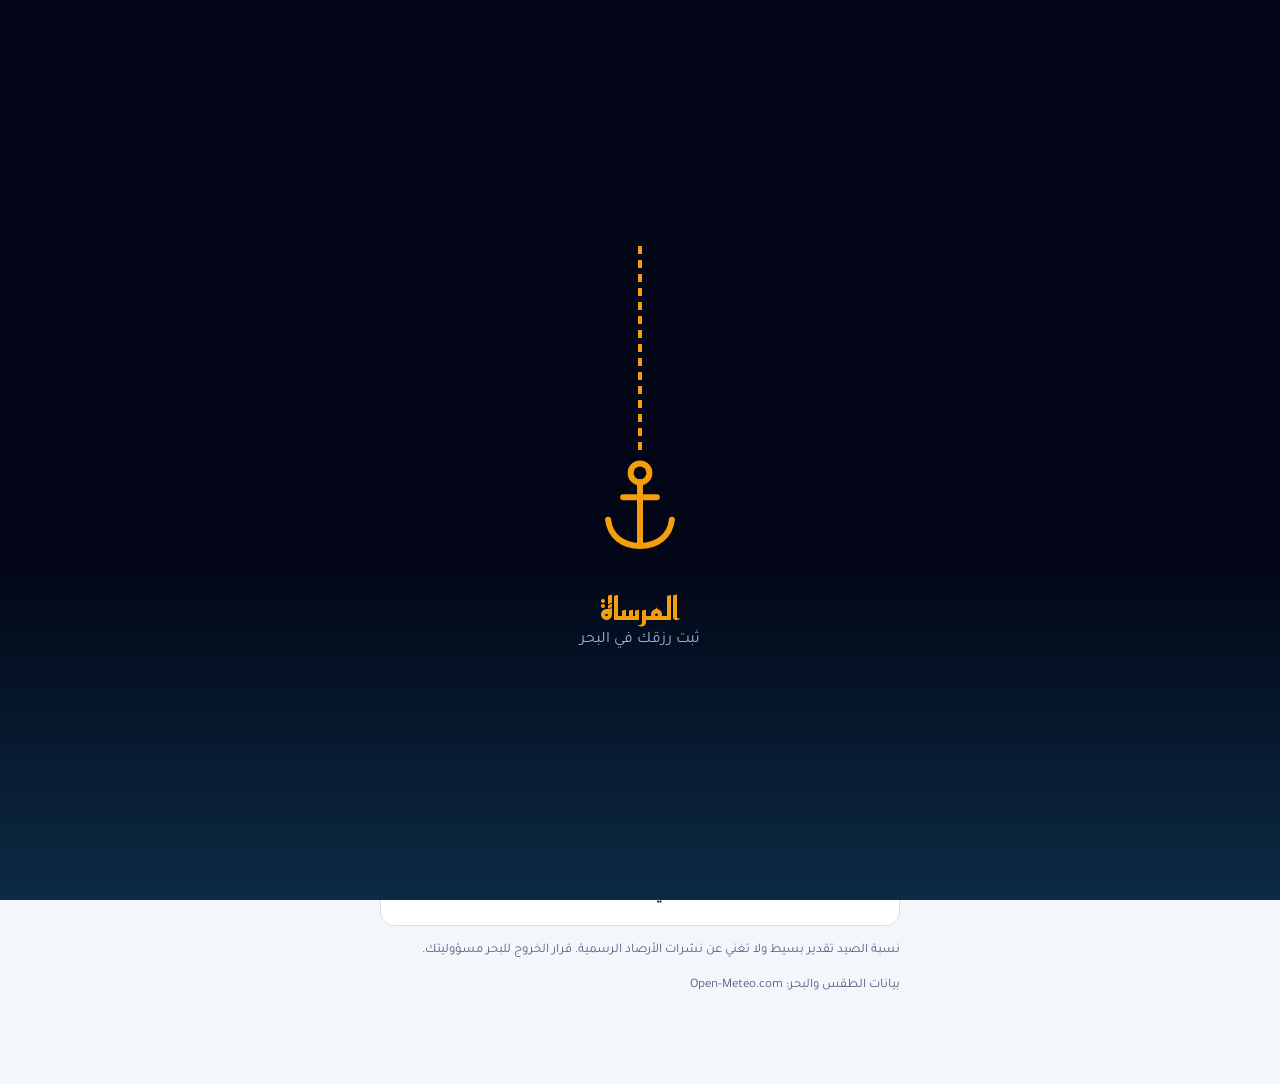
==== index.html @ 1d14c1aa "Add files via upload" ====
<!doctype html>
<html lang="ar" dir="rtl">
<head>
<meta charset="utf-8">
<meta name="viewport" content="width=device-width, initial-scale=1, viewport-fit=cover">
<title>المرساة Al Marsat</title>
<meta name="theme-color" content="#020617">
<meta name="description" content="المرساة: رفيق الصياد الموريتاني. حالة البحر، الراحة البيولوجية، القبلة والصلاة، القمر وسجل الصيد.">
<link rel="manifest" href="manifest.webmanifest">
<link rel="icon" type="image/png" href="icon-192.png">
<link rel="apple-touch-icon" href="icon-192.png">
<link rel="stylesheet" href="style.css">
</head>
<body>
<div class="wrap" id="app"></div>
<noscript>يحتاج التطبيق إلى تفعيل جافاسكربت. / Cette application nécessite JavaScript.</noscript>
<script src="app.js"></script>
</body>
</html>
---- style.css ----
/* Al Marsat v11 identity: deep navy sea, gold anchor chain, sky accents. Dark-first with a light variant. */
:root{
  --bg:#020617; --surface:#0a1430; --ink:#e8eefb; --muted:#8c9bb8; --line:#1a2a4d;
  --primary:#f59e0b; --on-primary:#020617; --tint:#10204a; --sky:#38bdf8;
  --good:#4cc38a; --warn:#f0b24a; --bad:#ef7a66; --on-bad:#1a0904;
  --font-display:'Reem Kufi','Tajawal',system-ui,sans-serif;
  --font-body:'Tajawal',system-ui,-apple-system,'Segoe UI',Roboto,'Noto Sans Arabic',sans-serif;
  color-scheme:dark;
}
@media (prefers-color-scheme: light){
  :root:not([data-theme="dark"]){
    --bg:#f3f6fb; --surface:#ffffff; --ink:#0b1b3a; --muted:#51628a; --line:#d4deee;
    --primary:#0b2a5b; --on-primary:#ffffff; --tint:#e4ecf8; --sky:#0a78b5;
    --good:#2c7a58; --warn:#a96d12; --bad:#b0412f; --on-bad:#ffffff; color-scheme:light;
  }
}
*{box-sizing:border-box}
html,body{margin:0}
body{
  background:var(--bg); color:var(--ink); font-family:var(--font-body); font-size:16px; line-height:1.6;
  padding-top:env(safe-area-inset-top,0px);
  padding-bottom:calc(88px + env(safe-area-inset-bottom,0px));
  padding-left:max(16px, env(safe-area-inset-left,0px));
  padding-right:max(16px, env(safe-area-inset-right,0px));
  -webkit-text-size-adjust:100%;
}
.wrap{max-width:520px; margin:0 auto; display:flex; flex-direction:column; gap:14px}
.tab{display:flex; flex-direction:column; gap:14px}
.tab[hidden]{display:none}
header{display:flex; align-items:center; justify-content:space-between; gap:12px; padding-top:14px}
.brand{display:flex; align-items:center; gap:10px; min-width:0}
.brand svg{flex:none}
.brand h1{margin:0; font-family:var(--font-display); font-size:1.5rem; line-height:1.1; font-weight:700; color:var(--primary)}
.brand small{display:block; font-size:.78rem; color:var(--muted); letter-spacing:.04em}
.lang{display:flex; border:1px solid var(--line); border-radius:999px; overflow:hidden; background:var(--surface)}
.lang button{font:inherit; font-size:.85rem; border:0; background:transparent; color:var(--muted); padding:6px 14px; cursor:pointer; min-height:36px}
.lang button[aria-pressed="true"]{background:var(--primary); color:var(--on-primary); font-weight:700}
button:focus-visible,input:focus-visible,select:focus-visible,a:focus-visible,textarea:focus-visible{outline:3px solid var(--primary); outline-offset:2px}

nav.tabs{position:fixed; left:0; right:0; bottom:0; z-index:20; background:var(--surface); border-top:1px solid var(--line);
  display:flex; justify-content:center;
  padding:8px max(16px, env(safe-area-inset-left,0px)) calc(8px + env(safe-area-inset-bottom,0px)) max(16px, env(safe-area-inset-right,0px))}
nav.tabs .in{display:flex; gap:6px; width:100%; max-width:520px}
nav.tabs button{flex:1; min-width:0; font:inherit; font-size:.88rem; border:0; border-radius:10px; background:transparent; color:var(--muted); min-height:44px; cursor:pointer; padding:0 4px}
nav.tabs button[aria-current="page"]{background:var(--tint); color:var(--primary); font-weight:700}

.card{background:var(--surface); border:1px solid var(--line); border-radius:14px; padding:18px}
.card h2{margin:0 0 4px; font-size:1.05rem; font-weight:700}
.sub{margin:0; color:var(--muted); font-size:.88rem}
.tag{display:inline-block; font-size:.72rem; letter-spacing:.04em; padding:2px 10px; border-radius:999px; background:var(--tint); color:var(--primary); font-weight:500}
.tag.warn{background:transparent; border:1px solid var(--warn); color:var(--warn)}
.row{display:flex; align-items:center; justify-content:space-between; gap:10px; flex-wrap:wrap}
.btn{font:inherit; font-weight:700; border:0; border-radius:10px; padding:10px 16px; min-height:44px; cursor:pointer; background:var(--primary); color:var(--on-primary)}
.btn.ghost{background:var(--tint); color:var(--primary)}
.btn.bad{background:var(--bad); color:var(--on-bad)}
.btn[disabled]{opacity:.6; cursor:default}
.btns{display:flex; flex-wrap:wrap; gap:8px; margin-top:12px}
.field{display:grid; gap:4px; font-size:.88rem; color:var(--muted); margin-top:10px}
.field input,.field select,.field textarea{font:inherit; padding:10px; border:1px solid var(--line); border-radius:8px; background:var(--bg); color:var(--ink); min-width:0; width:100%; min-height:44px}
.msg{margin:12px 0 0; padding:10px 12px; border-radius:10px; background:var(--tint); font-size:.9rem}
.note{font-size:.82rem; color:var(--muted); margin:0}
.bar{display:flex; align-items:center; justify-content:space-between; gap:10px; font-size:.85rem; color:var(--muted)}
.bar .btn{min-height:36px; padding:6px 14px; font-size:.85rem}

.rest{background:var(--tint); color:var(--ink); border:1px solid var(--primary); border-radius:14px; padding:22px 18px; display:flex; flex-direction:column; gap:12px}
.rest h2{margin:0; font-family:var(--font-display); font-size:1.5rem; line-height:1.35; text-wrap:balance}
.rest .count{display:flex; align-items:baseline; gap:10px}
.rest .count b{color:var(--primary); font-family:var(--font-display); font-size:3.6rem; line-height:1; font-variant-numeric:tabular-nums}
.rest p{margin:0}

.gauge{display:flex; align-items:center; gap:18px}
.gauge svg{flex:none; width:136px; height:136px}
.gauge .txt{min-width:0}
.verdict{font-family:var(--font-display); font-size:1.7rem; line-height:1.2; margin:0 0 4px; font-weight:700}
.verdict.good{color:var(--good)} .verdict.mid{color:var(--warn)} .verdict.bad{color:var(--bad)} .verdict.none{color:var(--muted)}
.factors{list-style:none; margin:14px 0 0; padding:0; display:grid; gap:6px; border-top:1px solid var(--line); padding-top:12px}
.factors li{display:flex; justify-content:space-between; gap:10px; font-size:.92rem}
.factors span:last-child{font-variant-numeric:tabular-nums; direction:ltr; font-weight:500}

.danger{background:var(--bad); color:var(--on-bad); border-radius:14px; padding:14px 16px; font-weight:700}

.grid3{display:grid; grid-template-columns:repeat(3,minmax(0,1fr)); gap:10px; margin-top:14px}
.stat{background:var(--tint); border-radius:10px; padding:10px; text-align:center; min-width:0}
.stat b{display:block; font-size:1.1rem; line-height:1.3; font-variant-numeric:tabular-nums; direction:ltr; white-space:nowrap}
.stat small{color:var(--muted); font-size:.78rem}
.compass{display:flex; align-items:center; gap:14px; margin-top:14px}
.compass svg{flex:none; width:92px; height:92px}

.moon{display:flex; align-items:center; gap:16px}
.moon svg{flex:none; width:84px; height:84px}
.moon b{font-size:1.6rem; font-variant-numeric:tabular-nums; direction:ltr; display:inline-block}

.times{list-style:none; margin:12px 0 0; padding:0; display:grid; gap:4px}
.times li{display:flex; justify-content:space-between; padding:8px 10px; border-radius:8px; font-variant-numeric:tabular-nums}
.times li span:last-child{direction:ltr; font-weight:700}
.times li.next{background:var(--tint); color:var(--primary)}
.qibla{display:flex; align-items:center; gap:14px; margin-top:12px}
.qibla svg{flex:none; width:132px; height:132px}
.qibla b{font-size:1.5rem; direction:ltr; display:inline-block}

.entries{list-style:none; margin:12px 0 0; padding:0; display:grid; gap:8px}
.entries li{border:1px solid var(--line); border-radius:12px; padding:10px 12px; display:flex; justify-content:space-between; gap:10px; align-items:center}
.entries .l{min-width:0}
.entries .l b{display:block}
.entries .l small{color:var(--muted); overflow-wrap:anywhere}
.entries .kg{font-variant-numeric:tabular-nums; direction:ltr; font-weight:700; white-space:nowrap}
.entries .del{font:inherit; font-size:.8rem; border:1px solid var(--line); border-radius:8px; background:transparent; color:var(--muted); padding:6px 10px; min-height:36px; cursor:pointer}
.entries .del.sure{border-color:var(--bad); color:var(--bad)}
.two{display:grid; grid-template-columns:repeat(2,minmax(0,1fr)); gap:10px}
.switch{display:flex; align-items:center; gap:10px; margin-top:10px; font-size:.95rem}
.switch input{width:22px; height:22px; accent-color:var(--primary)}

body.low .deco{display:none}
body.low *{animation:none!important; transition:none!important}

#splash{position:fixed; inset:0; z-index:100; background:#020617; display:flex; flex-direction:column; align-items:center; justify-content:center; gap:14px; transition:opacity .6s; overflow:hidden}
#splash.out{opacity:0; pointer-events:none}
#splash .sea{position:absolute; left:0; right:0; bottom:0; height:38%; background:linear-gradient(to bottom, transparent, rgba(56,189,248,.2))}
#splash .stage{position:relative; width:120px; height:330px}
#splash .chain{position:absolute; left:50%; top:0; width:4px; margin-left:-2px; height:0; background:repeating-linear-gradient(#f59e0b 0 8px, transparent 8px 14px); animation:spChain 1.4s ease-in forwards}
#splash .anchor{position:absolute; left:50%; top:0; width:90px; margin-left:-45px; transform:translateY(-130px); animation:spDrop 1.4s cubic-bezier(.5,0,.9,.6) forwards}
#splash .word{position:relative; text-align:center; font-family:var(--font-display); color:#f59e0b; opacity:0; animation:spFade .7s 1.3s forwards}
#splash .word b{display:block; font-size:2rem; line-height:1.2}
#splash .word span{display:block; font-family:var(--font-body); font-size:1rem; color:#9fb4d9}
@keyframes spChain{to{height:210px}}
@keyframes spDrop{to{transform:translateY(210px)}}
@keyframes spFade{to{opacity:1}}
@media (prefers-reduced-motion: reduce){#splash .chain,#splash .anchor,#splash .word{animation-duration:.01s; animation-delay:0s}}
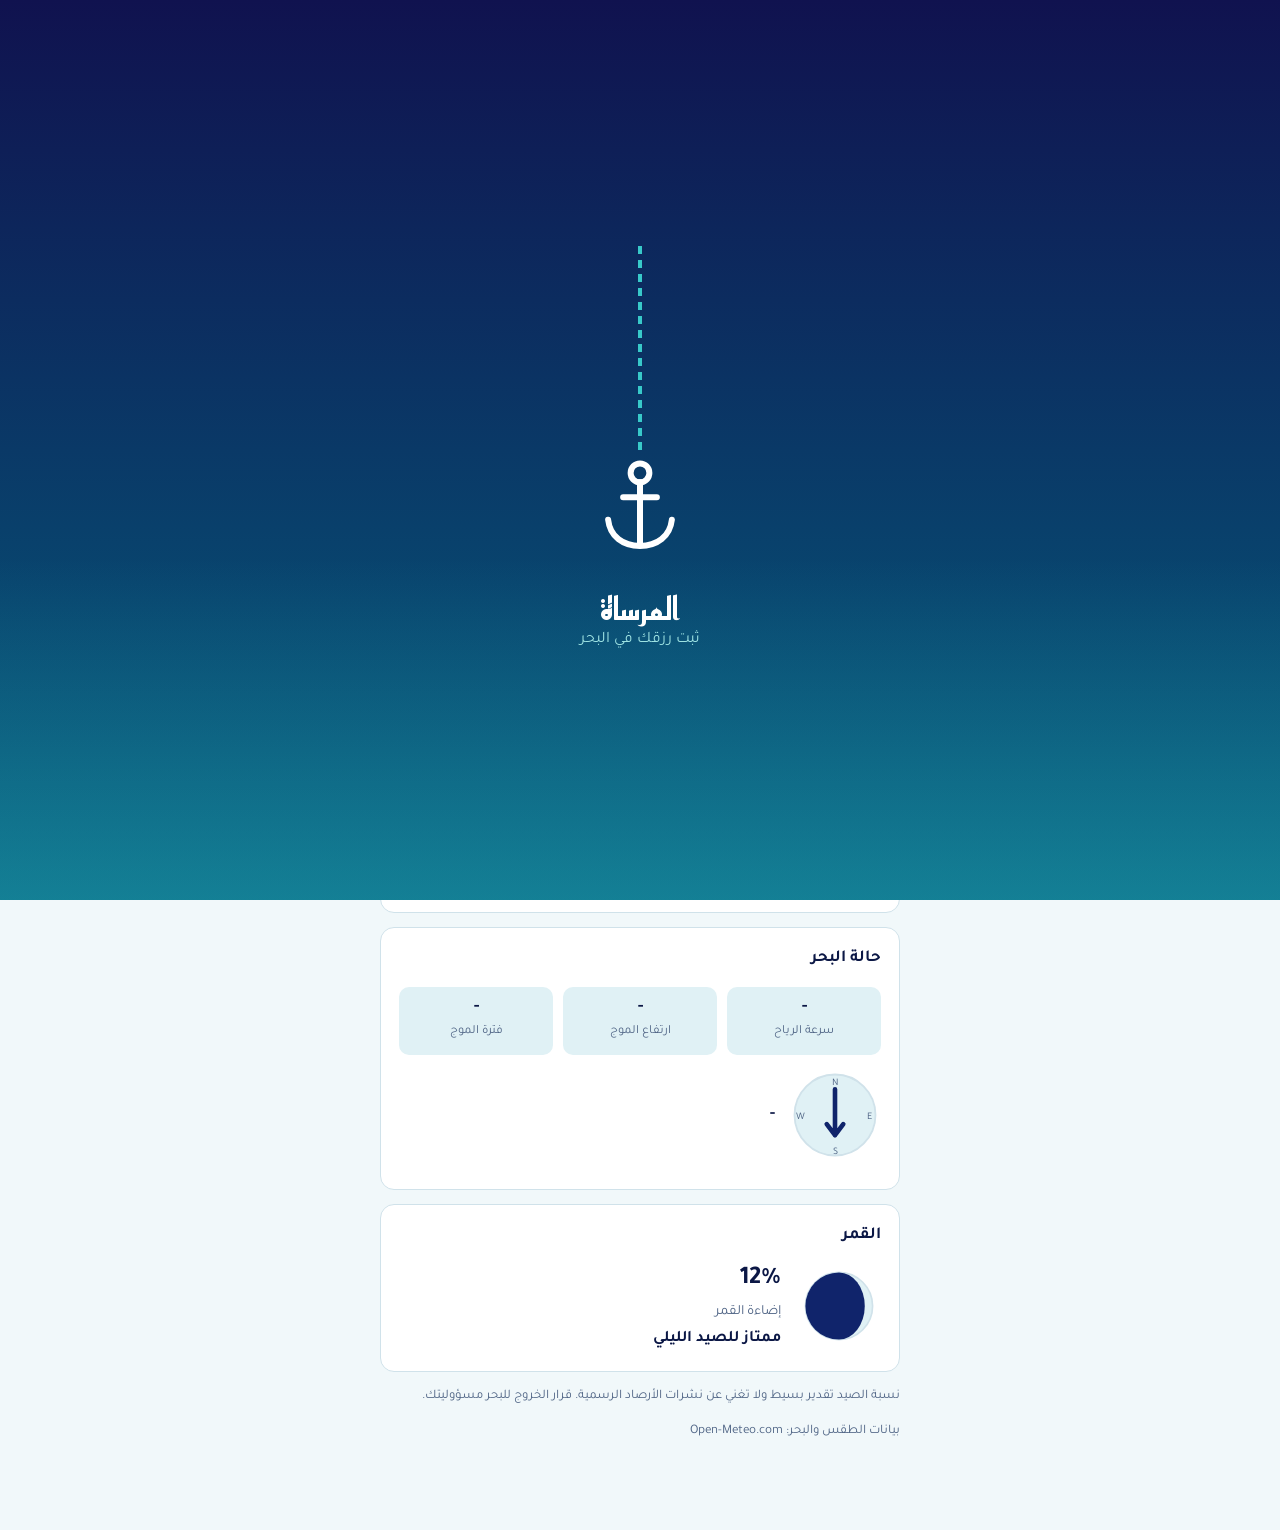
==== commit 68bd9965: "Add files via upload" ====
--- a/index.html
+++ b/index.html
@@ -4,7 +4,7 @@
 <meta charset="utf-8">
 <meta name="viewport" content="width=device-width, initial-scale=1, viewport-fit=cover">
 <title>المرساة Al Marsat</title>
-<meta name="theme-color" content="#020617">
+<meta name="theme-color" content="#10124f">
 <meta name="description" content="المرساة: رفيق الصياد الموريتاني. حالة البحر، الراحة البيولوجية، القبلة والصلاة، القمر وسجل الصيد.">
 <link rel="manifest" href="manifest.webmanifest">
 <link rel="icon" type="image/png" href="icon-192.png">
--- a/style.css
+++ b/style.css
@@ -1,7 +1,7 @@
-/* Al Marsat v11 identity: deep navy sea, gold anchor chain, sky accents. Dark-first with a light variant. */
+/* Al Marsat identity: deep navy to teal sea, white anchor. Dark-first with a light variant. */
 :root{
-  --bg:#020617; --surface:#0a1430; --ink:#e8eefb; --muted:#8c9bb8; --line:#1a2a4d;
-  --primary:#f59e0b; --on-primary:#020617; --tint:#10204a; --sky:#38bdf8;
+  --bg:#070b33; --surface:#0d1654; --ink:#e8f1fb; --muted:#9bb0cf; --line:#1d3070;
+  --primary:#38c9c9; --on-primary:#06103a; --tint:#13286a; --sky:#5ccfee;
   --good:#4cc38a; --warn:#f0b24a; --bad:#ef7a66; --on-bad:#1a0904;
   --font-display:'Reem Kufi','Tajawal',system-ui,sans-serif;
   --font-body:'Tajawal',system-ui,-apple-system,'Segoe UI',Roboto,'Noto Sans Arabic',sans-serif;
@@ -9,8 +9,8 @@
 }
 @media (prefers-color-scheme: light){
   :root:not([data-theme="dark"]){
-    --bg:#f3f6fb; --surface:#ffffff; --ink:#0b1b3a; --muted:#51628a; --line:#d4deee;
-    --primary:#0b2a5b; --on-primary:#ffffff; --tint:#e4ecf8; --sky:#0a78b5;
+    --bg:#f1f8fa; --surface:#ffffff; --ink:#0b1745; --muted:#4f6485; --line:#d0e2ea;
+    --primary:#10246b; --on-primary:#ffffff; --tint:#e0f1f5; --sky:#0a7f9c;
     --good:#2c7a58; --warn:#a96d12; --bad:#b0412f; --on-bad:#ffffff; color-scheme:light;
   }
 }
@@ -63,7 +63,7 @@
 .bar .btn{min-height:36px; padding:6px 14px; font-size:.85rem}
 
 .rest{background:var(--tint); color:var(--ink); border:1px solid var(--primary); border-radius:14px; padding:22px 18px; display:flex; flex-direction:column; gap:12px}
-.rest h2{margin:0; font-family:var(--font-display); font-size:1.5rem; line-height:1.35; text-wrap:balance}
+.rest h2{margin:0; word-spacing:.12em; font-family:var(--font-display); font-size:1.5rem; line-height:1.35; text-wrap:balance}
 .rest .count{display:flex; align-items:baseline; gap:10px}
 .rest .count b{color:var(--primary); font-family:var(--font-display); font-size:3.6rem; line-height:1; font-variant-numeric:tabular-nums}
 .rest p{margin:0}
@@ -71,7 +71,7 @@
 .gauge{display:flex; align-items:center; gap:18px}
 .gauge svg{flex:none; width:136px; height:136px}
 .gauge .txt{min-width:0}
-.verdict{font-family:var(--font-display); font-size:1.7rem; line-height:1.2; margin:0 0 4px; font-weight:700}
+.verdict{word-spacing:.12em; font-family:var(--font-display); font-size:1.7rem; line-height:1.2; margin:0 0 4px; font-weight:700}
 .verdict.good{color:var(--good)} .verdict.mid{color:var(--warn)} .verdict.bad{color:var(--bad)} .verdict.none{color:var(--muted)}
 .factors{list-style:none; margin:14px 0 0; padding:0; display:grid; gap:6px; border-top:1px solid var(--line); padding-top:12px}
 .factors li{display:flex; justify-content:space-between; gap:10px; font-size:.92rem}
@@ -113,15 +113,15 @@
 body.low .deco{display:none}
 body.low *{animation:none!important; transition:none!important}
 
-#splash{position:fixed; inset:0; z-index:100; background:#020617; display:flex; flex-direction:column; align-items:center; justify-content:center; gap:14px; transition:opacity .6s; overflow:hidden}
+#splash{position:fixed; inset:0; z-index:100; background:linear-gradient(#10124f,#04607f); display:flex; flex-direction:column; align-items:center; justify-content:center; gap:14px; transition:opacity .6s; overflow:hidden}
 #splash.out{opacity:0; pointer-events:none}
-#splash .sea{position:absolute; left:0; right:0; bottom:0; height:38%; background:linear-gradient(to bottom, transparent, rgba(56,189,248,.2))}
+#splash .sea{position:absolute; left:0; right:0; bottom:0; height:38%; background:linear-gradient(to bottom, transparent, rgba(56,201,201,.3))}
 #splash .stage{position:relative; width:120px; height:330px}
-#splash .chain{position:absolute; left:50%; top:0; width:4px; margin-left:-2px; height:0; background:repeating-linear-gradient(#f59e0b 0 8px, transparent 8px 14px); animation:spChain 1.4s ease-in forwards}
+#splash .chain{position:absolute; left:50%; top:0; width:4px; margin-left:-2px; height:0; background:repeating-linear-gradient(#38c9c9 0 8px, transparent 8px 14px); animation:spChain 1.4s ease-in forwards}
 #splash .anchor{position:absolute; left:50%; top:0; width:90px; margin-left:-45px; transform:translateY(-130px); animation:spDrop 1.4s cubic-bezier(.5,0,.9,.6) forwards}
-#splash .word{position:relative; text-align:center; font-family:var(--font-display); color:#f59e0b; opacity:0; animation:spFade .7s 1.3s forwards}
+#splash .word{position:relative; text-align:center; font-family:var(--font-display); color:#ffffff; opacity:0; animation:spFade .7s 1.3s forwards}
 #splash .word b{display:block; font-size:2rem; line-height:1.2}
-#splash .word span{display:block; font-family:var(--font-body); font-size:1rem; color:#9fb4d9}
+#splash .word span{display:block; font-family:var(--font-body); font-size:1rem; color:#9fe3e3}
 @keyframes spChain{to{height:210px}}
 @keyframes spDrop{to{transform:translateY(210px)}}
 @keyframes spFade{to{opacity:1}}
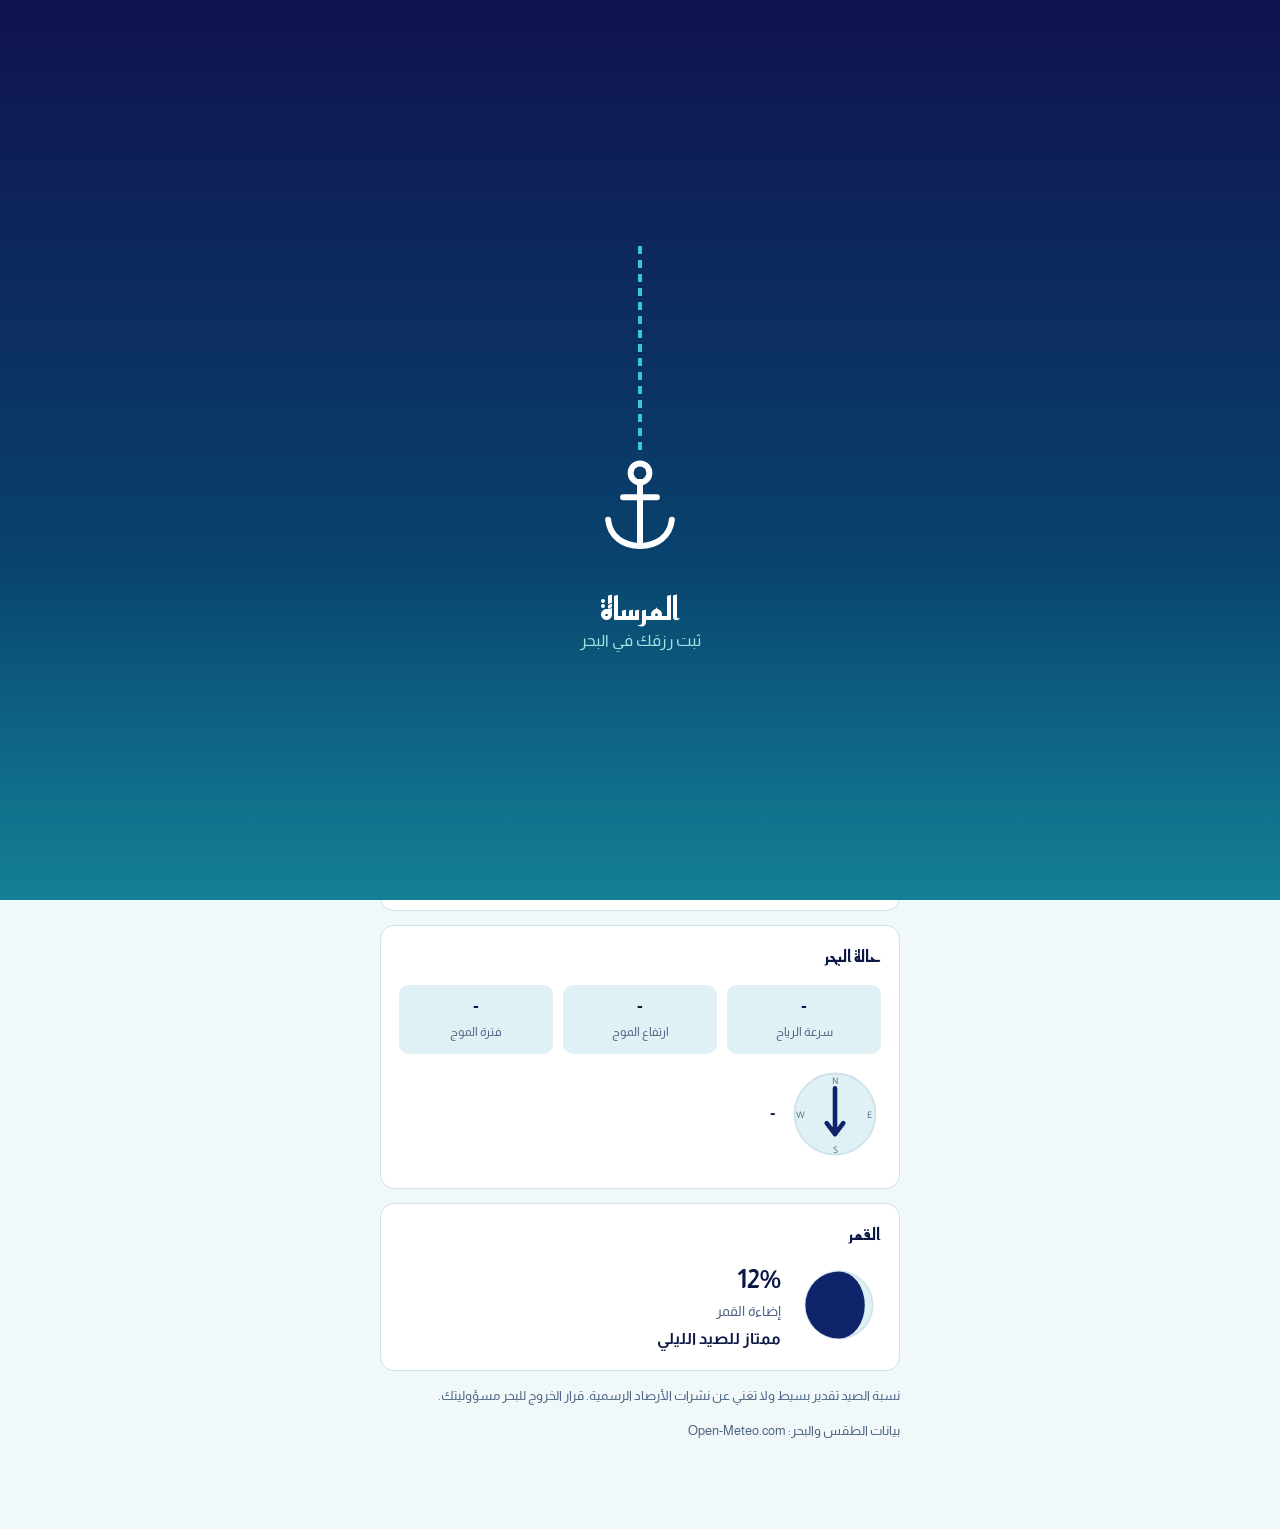
==== commit 8c2c9cb1: "Add files via upload" ====
--- a/index.html
+++ b/index.html
@@ -9,6 +9,9 @@
 <link rel="manifest" href="manifest.webmanifest">
 <link rel="icon" type="image/png" href="icon-192.png">
 <link rel="apple-touch-icon" href="icon-192.png">
+<link rel="preconnect" href="https://fonts.googleapis.com">
+<link rel="preconnect" href="https://fonts.gstatic.com" crossorigin>
+<link rel="stylesheet" href="https://fonts.googleapis.com/css2?family=Almarai:wght@400;700&family=Reem+Kufi:wght@500;700&display=swap">
 <link rel="stylesheet" href="style.css">
 </head>
 <body>
--- a/style.css
+++ b/style.css
@@ -3,8 +3,8 @@
   --bg:#070b33; --surface:#0d1654; --ink:#e8f1fb; --muted:#9bb0cf; --line:#1d3070;
   --primary:#38c9c9; --on-primary:#06103a; --tint:#13286a; --sky:#5ccfee;
   --good:#4cc38a; --warn:#f0b24a; --bad:#ef7a66; --on-bad:#1a0904;
-  --font-display:'Reem Kufi','Tajawal',system-ui,sans-serif;
-  --font-body:'Tajawal',system-ui,-apple-system,'Segoe UI',Roboto,'Noto Sans Arabic',sans-serif;
+  --font-display:'Reem Kufi','Almarai',system-ui,sans-serif;
+  --font-body:'Almarai',system-ui,-apple-system,'Segoe UI',Roboto,'Noto Sans Arabic',sans-serif;
   color-scheme:dark;
 }
 @media (prefers-color-scheme: light){
@@ -41,11 +41,11 @@
   display:flex; justify-content:center;
   padding:8px max(16px, env(safe-area-inset-left,0px)) calc(8px + env(safe-area-inset-bottom,0px)) max(16px, env(safe-area-inset-right,0px))}
 nav.tabs .in{display:flex; gap:6px; width:100%; max-width:520px}
-nav.tabs button{flex:1; min-width:0; font:inherit; font-size:.88rem; border:0; border-radius:10px; background:transparent; color:var(--muted); min-height:44px; cursor:pointer; padding:0 4px}
+nav.tabs button{flex:1; min-width:0; font:inherit; font-family:var(--font-display); font-size:.88rem; border:0; border-radius:10px; background:transparent; color:var(--muted); min-height:44px; cursor:pointer; padding:0 4px}
 nav.tabs button[aria-current="page"]{background:var(--tint); color:var(--primary); font-weight:700}
 
 .card{background:var(--surface); border:1px solid var(--line); border-radius:14px; padding:18px}
-.card h2{margin:0 0 4px; font-size:1.05rem; font-weight:700}
+.card h2{font-family:var(--font-display); margin:0 0 4px; font-size:1.05rem; font-weight:700}
 .sub{margin:0; color:var(--muted); font-size:.88rem}
 .tag{display:inline-block; font-size:.72rem; letter-spacing:.04em; padding:2px 10px; border-radius:999px; background:var(--tint); color:var(--primary); font-weight:500}
 .tag.warn{background:transparent; border:1px solid var(--warn); color:var(--warn)}
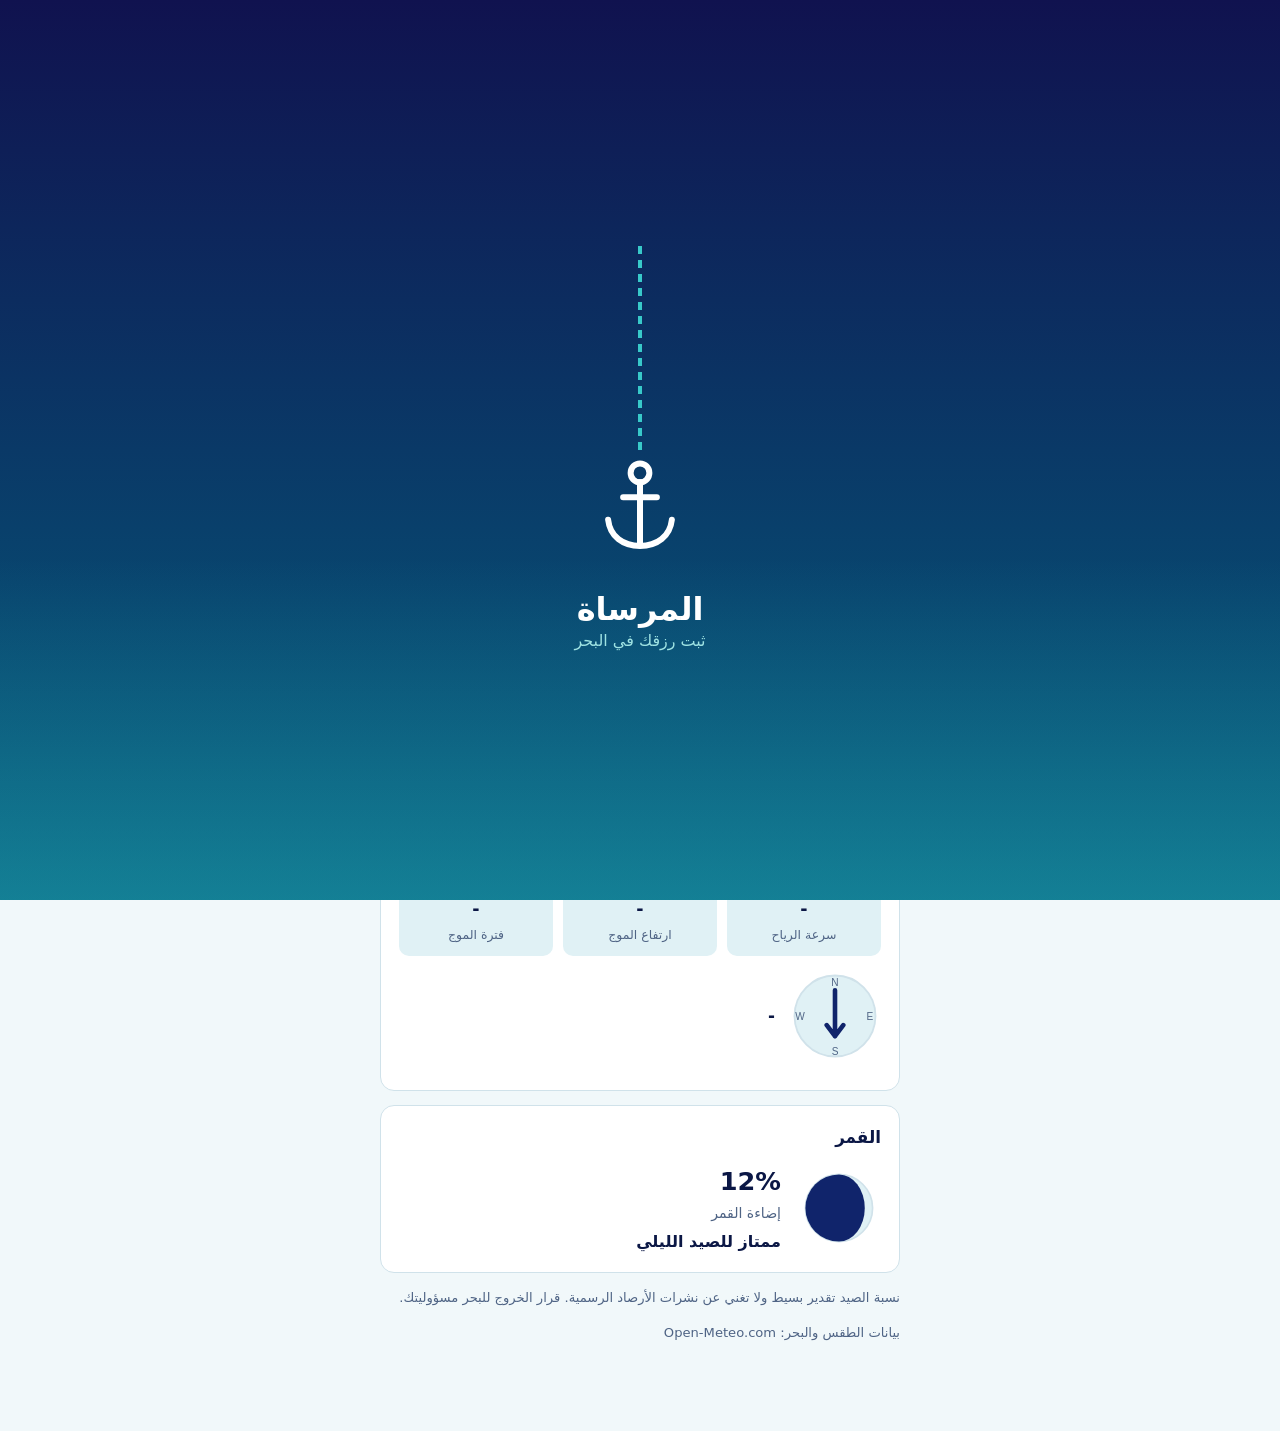
==== commit 47252528: "Add files via upload" ====
--- a/index.html
+++ b/index.html
@@ -4,19 +4,21 @@
 <meta charset="utf-8">
 <meta name="viewport" content="width=device-width, initial-scale=1, viewport-fit=cover">
 <title>المرساة Al Marsat</title>
+<meta http-equiv="Content-Security-Policy" content="default-src 'self'; script-src 'self'; style-src 'self' 'unsafe-inline' https://fonts.googleapis.com; font-src https://fonts.gstatic.com; img-src 'self' data:; connect-src 'self' https://api.open-meteo.com https://marine-api.open-meteo.com; manifest-src 'self'; worker-src 'self'; base-uri 'none'; form-action 'none'; object-src 'none'">
+<meta name="mobile-web-app-capable" content="yes">
+<meta name="apple-mobile-web-app-capable" content="yes">
+<meta name="apple-mobile-web-app-title" content="Al Marsat">
 <meta name="theme-color" content="#10124f">
 <meta name="description" content="المرساة: رفيق الصياد الموريتاني. حالة البحر، الراحة البيولوجية، القبلة والصلاة، القمر وسجل الصيد.">
 <link rel="manifest" href="manifest.webmanifest">
 <link rel="icon" type="image/png" href="icon-192.png">
 <link rel="apple-touch-icon" href="icon-192.png">
-<link rel="preconnect" href="https://fonts.googleapis.com">
-<link rel="preconnect" href="https://fonts.gstatic.com" crossorigin>
-<link rel="stylesheet" href="https://fonts.googleapis.com/css2?family=Almarai:wght@400;700&family=Reem+Kufi:wght@500;700&display=swap">
 <link rel="stylesheet" href="style.css">
 </head>
 <body>
 <div class="wrap" id="app"></div>
 <noscript>يحتاج التطبيق إلى تفعيل جافاسكربت. / Cette application nécessite JavaScript.</noscript>
+<script src="lang-extra.js"></script>
 <script src="app.js"></script>
 </body>
 </html>
--- a/style.css
+++ b/style.css
@@ -126,3 +126,82 @@
 @keyframes spDrop{to{transform:translateY(210px)}}
 @keyframes spFade{to{opacity:1}}
 @media (prefers-reduced-motion: reduce){#splash .chain,#splash .anchor,#splash .word{animation-duration:.01s; animation-delay:0s}}
+
+.viz{margin-top:12px;border-radius:12px;overflow:hidden;border:1px solid var(--line);height:130px}
+.viz svg{display:block;width:100%;height:100%}
+.wv{animation:wvm linear infinite}
+@keyframes wvm{from{transform:translateX(0)}to{transform:translateX(-400px)}}
+.wk{animation:wkm linear infinite}
+.wg.rev{transform:scale(-1,1);transform-origin:200px 0}
+@keyframes wkm{from{transform:translateX(-90px)}to{transform:translateX(440px)}}
+body.low .viz{display:none}
+@media (prefers-reduced-motion:reduce){.wv,.wk{animation:none}}
+
+.entries .l small.sn{display:block}
+
+/* settings: grouped cards (Material You style) */
+.spill{width:100%; font:inherit; padding:13px 20px; border-radius:999px; border:1px solid var(--line); background:var(--surface); color:var(--ink); min-height:48px}
+.spill:focus-visible{outline:2px solid var(--primary)}
+.sgroup{margin-top:22px}
+.sh{font-size:.82rem; font-weight:700; color:var(--primary); margin:0 8px 8px; letter-spacing:.02em}
+.slist{display:grid; gap:3px}
+.srow{background:var(--surface); border-radius:6px; overflow:hidden}
+.srow:first-child{border-top-left-radius:20px; border-top-right-radius:20px}
+.srow:last-child{border-bottom-left-radius:20px; border-bottom-right-radius:20px}
+.srow[hidden],.sgroup[hidden]{display:none}
+.shead{display:flex; align-items:center; gap:14px; padding:14px 18px; min-height:64px; cursor:pointer; color:inherit; text-decoration:none; width:100%; box-sizing:border-box; -webkit-tap-highlight-color:transparent; transition:background .15s}
+.shead.nohit{cursor:default}
+.shead:not(.nohit):active{background:rgba(127,150,200,.22)}
+.shead:focus-visible{outline:2px solid var(--primary); outline-offset:-2px}
+.stx{flex:1; min-width:0}
+.stx b{display:block; font-weight:700; font-size:1rem}
+.stx small{display:block; color:var(--muted); font-size:.86rem; margin-top:2px; line-height:1.5; overflow-wrap:anywhere}
+.chev{width:9px; height:9px; border-inline-end:2px solid var(--muted); border-bottom:2px solid var(--muted); transition:transform .2s; flex:none; margin:0 6px; transform:rotate(-45deg)}
+[dir=rtl] .chev{transform:rotate(45deg)}
+.srow.open .chev{transform:rotate(45deg)}
+[dir=rtl] .srow.open .chev{transform:rotate(-45deg)}
+.sbody{padding:0 18px 16px}
+.shead input[type=checkbox]{position:absolute; opacity:0; width:1px; height:1px}
+.tgl{position:relative; width:50px; height:30px; border-radius:999px; background:var(--tint); border:2px solid var(--muted); flex:none; transition:background .2s,border-color .2s}
+.tgl::after{content:''; position:absolute; top:4px; inset-inline-start:4px; width:18px; height:18px; border-radius:50%; background:var(--muted); transition:inset-inline-start .2s,background .2s,width .2s,height .2s,top .2s}
+input:checked + .tgl{background:var(--primary); border-color:var(--primary)}
+input:checked + .tgl::after{inset-inline-start:24px; top:2px; width:22px; height:22px; background:var(--on-primary)}
+input:focus-visible + .tgl{outline:2px solid var(--primary); outline-offset:2px}
+body.low .shead,body.low .tgl,body.low .tgl::after,body.low .chev{transition:none}
+
+nav.tabs button{display:flex; flex-direction:column; align-items:center; justify-content:center; gap:2px; font-size:.78rem; padding:4px 2px}
+nav.tabs .ni{width:24px; height:24px; fill:none; stroke:currentColor; stroke-width:1.7; stroke-linecap:round; stroke-linejoin:round}
+.rest details.more{border-top:1px solid var(--line); padding-top:8px}
+.rest details.more summary{cursor:pointer; font-weight:700; color:var(--primary); min-height:44px; display:flex; align-items:center; list-style:none}
+.rest details.more summary::-webkit-details-marker{display:none}
+.rest details.more summary::after{content:"+"; margin-inline-start:auto; font-size:1.4rem; line-height:1}
+.rest details.more[open] summary::after{content:"\2212"}
+.rest details.more p{margin-top:8px}
+.chips{display:flex; flex-wrap:wrap; gap:8px; margin:8px 0 12px}
+.chip{font:inherit; font-size:.9rem; border:1px solid var(--line); background:var(--surface); color:var(--ink); border-radius:999px; padding:8px 14px; min-height:40px; cursor:pointer}
+.chip:active{background:var(--tint); border-color:var(--primary)}
+.rest .exl{margin:4px 0 0; padding-inline-start:20px; font-size:.92rem}
+.rest .mlinks a{color:var(--primary); font-weight:700}
+.rest .mlinks a{direction:ltr; unicode-bidi:isolate; display:inline-block}
+
+.rest.soon{border-color:#f59e0b; background:color-mix(in srgb,#f59e0b 14%,var(--surface))}
+.rest.soon .count b{color:#b45309}
+.rest.opened{border-color:#10b981; background:color-mix(in srgb,#10b981 14%,var(--surface))}
+.rest.opened h2{color:#047857}
+
+.factors li>span:last-child{display:flex; gap:10px; align-items:baseline; direction:inherit}
+.factors .fv{unicode-bidi:plaintext}
+.factors .fp{direction:ltr; unicode-bidi:isolate; color:var(--muted); min-width:2.4em; text-align:end}
+
+.upd{position:fixed; inset-inline:12px; bottom:calc(84px + env(safe-area-inset-bottom)); z-index:60; display:flex; align-items:center; gap:10px; padding:10px 12px; background:var(--surface); color:var(--ink); border:1px solid var(--primary); border-radius:14px; box-shadow:0 8px 24px rgba(0,0,0,.28); font-size:.95rem; animation:updIn .35s ease-out}
+.upd span{flex:1; font-weight:700}
+.upd .btn{min-height:40px; padding:6px 14px}
+.upd .updx{border:0; background:transparent; color:var(--muted); font-size:1.5rem; line-height:1; min-width:36px; min-height:40px; cursor:pointer}
+@keyframes updIn{from{transform:translateY(16px); opacity:0} to{transform:none; opacity:1}}
+body.low .upd{animation:none}
+@media (prefers-reduced-motion:reduce){.upd{animation:none}}
+
+.snd{flex:none; width:42px; height:42px; border-radius:50%; border:1px solid var(--line); background:var(--surface); color:var(--primary); cursor:pointer; display:flex; align-items:center; justify-content:center; padding:0}
+.snd svg{width:22px; height:22px; fill:none; stroke:currentColor; stroke-width:1.8; stroke-linecap:round; stroke-linejoin:round}
+.snd[aria-pressed=false]{color:var(--muted)}
+.snd:active{background:var(--tint)}
